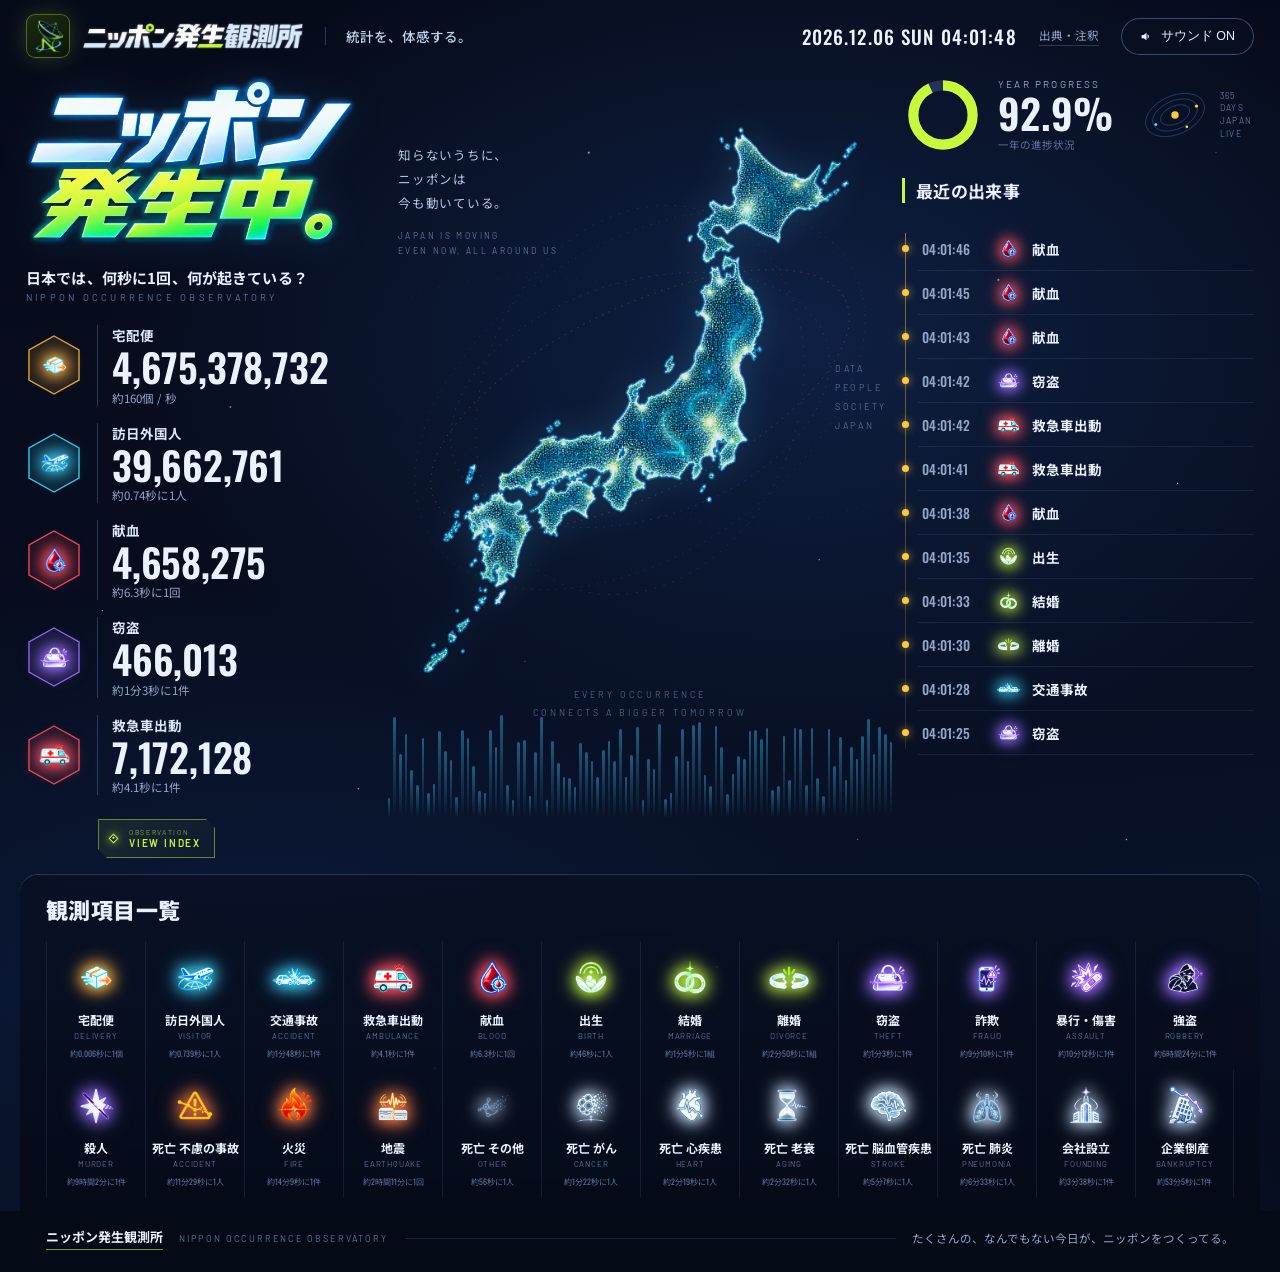
==== index.html @ 5a5eb948 "Initial Nippon Observatory site" ====
<!DOCTYPE html>
<html lang="ja">
<head>
<meta charset="utf-8">
<meta name="viewport" content="width=device-width, initial-scale=1">
<title>ニッポン発生観測所 | NIPPON OCCURRENCE OBSERVATORY</title>
<meta name="description" content="日本では、何秒に1回、何が起きている？年間統計を時間感覚に変換して体感する観測インフォグラフィック。">
<meta property="og:type" content="website">
<meta property="og:site_name" content="ニッポン発生観測所">
<meta property="og:title" content="ニッポン発生中。｜ニッポン発生観測所">
<meta property="og:description" content="知らないうちに、ニッポンは今も動いている。日本で起きている出来事を、年間統計から体感する。">
<meta property="og:url" content="https://nippon-observatory.denirokobo.com/">
<meta property="og:locale" content="ja_JP">
<meta property="og:image" content="https://nippon-observatory.denirokobo.com/assets/ogp/ogp-v1.png">
<meta property="og:image:width" content="1200">
<meta property="og:image:height" content="630">
<meta name="twitter:card" content="summary_large_image">
<meta name="twitter:title" content="ニッポン発生中。｜ニッポン発生観測所">
<meta name="twitter:description" content="知らないうちに、ニッポンは今も動いている。">
<meta name="twitter:image" content="https://nippon-observatory.denirokobo.com/assets/ogp/ogp-v1.png">
<link rel="canonical" href="https://nippon-observatory.denirokobo.com/">
<!-- Google tag (gtag.js) -->
<script async src="https://www.googletagmanager.com/gtag/js?id=G-NSXYVV1ZZY"></script>
<script>
  window.dataLayer = window.dataLayer || [];
  function gtag(){dataLayer.push(arguments);}
  gtag('js', new Date());
  gtag('config', 'G-NSXYVV1ZZY');
</script>
<link rel="preconnect" href="https://fonts.googleapis.com">
<link rel="preconnect" href="https://fonts.gstatic.com" crossorigin>
<link href="https://fonts.googleapis.com/css2?family=Noto+Sans+JP:wght@400;500;700;900&family=Oswald:wght@500;600;700&family=Barlow+Condensed:wght@400;500;600;700&family=Barlow:wght@400;500;600;700&display=swap" rel="stylesheet">
<link rel="stylesheet" href="style.css">
</head>
<body>
<div class="stage">
  <div class="stars"></div>
  <div class="stars2"></div>

  <!-- ===== header ===== -->
  <header class="topbar">
    <div class="brand">
      <div class="logo">
        <img class="logo-mark" src="assets/logo-observatory-icon-v1.png" alt="">
      </div>
      <img class="wordmark" src="assets/logo-wordmark-v1.png" alt="ニッポン発生観測所">
    </div>
    <div class="tagline">統計を、体感する。</div>
    <div class="spacer"></div>
    <div class="clock" id="clock">2026.09.17 THU 21:07:09</div>
    <button class="srclink" id="sourceBtn" type="button" aria-haspopup="dialog" aria-expanded="false">出典・注釈</button>
    <button class="sound" id="soundBtn" type="button">
      <svg width="13" height="13" viewBox="0 0 24 24" fill="currentColor" aria-hidden="true"><path d="M3 9v6h4l5 4V5L7 9H3zm13.5 3a4.5 4.5 0 0 0-2.5-4v8a4.5 4.5 0 0 0 2.5-4z"/></svg>
      <span id="soundLbl">サウンド ON</span>
    </button>
  </header>

  <!-- ===== main ===== -->
  <div class="main">

    <!-- left -->
    <section class="hero">
      <h2 class="hero-title-wrap"><img class="hero-title" src="assets/hero-title-v1.png" alt="ニッポン 発生中。"></h2>
      <p class="q">日本では、何秒に1回、何が起きている？</p>
      <div class="qen">NIPPON OCCURRENCE OBSERVATORY</div>

      <div class="stats" id="stats"></div>
      <button class="view-events" id="viewEventsBtn" type="button">
        <span class="view-signal" aria-hidden="true"></span>
        <span class="view-copy"><small>OBSERVATION</small><b>VIEW INDEX</b></span>
      </button>
    </section>

    <!-- center -->
    <section class="center">

      <div class="mapwrap">
        <img class="map-art" src="assets/map-art-v1.png" alt="" aria-hidden="true">
        <svg viewBox="0 0 640 700" role="img" aria-label="日本列島のドットマップと軌道">
          <defs>
            <pattern id="dots" width="6" height="6" patternUnits="userSpaceOnUse">
              <circle cx="2" cy="2" r="1.25" fill="#eaf4ff"/>
            </pattern>
            <filter id="soft"><feGaussianBlur stdDeviation="3.2"/></filter>
            <radialGradient id="glow"><stop offset="0%" stop-color="#9fd4ff" stop-opacity=".5"/><stop offset="100%" stop-color="#9fd4ff" stop-opacity="0"/></radialGradient>
            <clipPath id="jp">
              <!-- 北海道 -->
              <path d="M401 118 L414 74 L436 42 L470 33 L495 58 L486 88 L460 103 L471 126 L441 145 L416 138 Z"/>
              <!-- 本州 -->
              <path d="M386 176 C400 164 416 172 413 192 C410 214 392 232 379 252
                       C370 266 366 282 355 296 L369 306
                       C359 322 341 331 323 340 C305 349 287 362 271 378
                       C255 394 237 408 219 419 C205 428 194 442 185 458
                       L171 452 C178 434 189 418 202 405 C217 389 233 375 249 361
                       C266 345 282 329 298 311 C314 293 325 273 334 253
                       C343 233 352 210 363 190 Z"/>
              <!-- 四国 -->
              <path d="M222 438 L256 425 L278 436 L272 456 L238 460 Z"/>
              <!-- 九州 -->
              <path d="M152 442 L180 428 L198 446 L192 474 L176 502 L152 512 L138 490 L142 462 Z"/>
              <!-- 沖縄 -->
              <path d="M74 596 l14 -8 6 9 -12 9 Z"/>
              <path d="M52 618 l10 -6 5 7 -9 7 Z"/>
            </clipPath>
          </defs>

          <!-- 軌道リング -->
          <g fill="none" opacity=".5">
            <ellipse cx="320" cy="350" rx="290" ry="118" stroke="#ffb03a" stroke-width="1" stroke-dasharray="2 7" transform="rotate(-26 320 350)" opacity=".55"/>
            <ellipse cx="320" cy="350" rx="248" ry="150" stroke="#4aa8ff" stroke-width="1" stroke-dasharray="2 8" transform="rotate(-18 320 350)" opacity=".5"/>
            <ellipse cx="320" cy="350" rx="318" ry="196" stroke="#7fd4ff" stroke-width="1" stroke-dasharray="1.5 9" transform="rotate(-34 320 350)" opacity=".35"/>
            <ellipse cx="320" cy="350" rx="200" ry="254" stroke="#c8f83c" stroke-width="1" stroke-dasharray="2 10" transform="rotate(22 320 350)" opacity=".28"/>
            <ellipse cx="320" cy="350" rx="356" ry="140" stroke="#ff8ab5" stroke-width="1" stroke-dasharray="1.5 11" transform="rotate(12 320 350)" opacity=".22"/>
          </g>
          <!-- 列島グロー -->
          <g class="map-base" clip-path="url(#jp)">
            <rect x="0" y="0" width="640" height="700" fill="#7fd4ff" opacity=".22" filter="url(#soft)"/>
            <rect x="0" y="0" width="640" height="700" fill="url(#dots)"/>
          </g>

        </svg>
      </div>

      <div class="poem">
        知らないうちに、<br>ニッポンは<br>今も動いている。
        <div class="en">JAPAN IS MOVING<br>EVEN NOW, ALL AROUND US</div>
      </div>
      <div class="vlabel right">DATA<br>PEOPLE<br>SOCIETY<br>JAPAN</div>

      <div class="eqbars" id="eqbars"></div>
      <div class="tagbottom">EVERY OCCURRENCE<br>CONNECTS A BIGGER TOMORROW</div>
    </section>

    <!-- right -->
    <aside class="right">
      <div class="yearrow">
        <svg class="donut" viewBox="0 0 100 100" aria-hidden="true">
          <circle cx="50" cy="50" r="38" fill="none" stroke="#243456" stroke-width="13"/>
          <circle id="yearArc" cx="50" cy="50" r="38" fill="none" stroke="#c8f83c" stroke-width="13"
                  stroke-linecap="butt" transform="rotate(-90 50 50)" stroke-dasharray="170 239"/>
        </svg>
        <div class="meta">
          <div class="lbl">YEAR PROGRESS</div>
          <div class="pct" id="yearPct">71.2%</div>
          <div class="range">一年の進捗状況</div>
        </div>
        <div class="minisys">
          <svg viewBox="0 0 100 100" aria-hidden="true">
            <g fill="none" stroke="#3e6fa8" stroke-width=".8" opacity=".7">
              <ellipse cx="50" cy="50" rx="42" ry="26" transform="rotate(-24 50 50)"/>
              <ellipse cx="50" cy="50" rx="32" ry="19" transform="rotate(-24 50 50)"/>
              <ellipse cx="50" cy="50" rx="21" ry="12" transform="rotate(-24 50 50)"/>
            </g>
            <circle cx="50" cy="50" r="5" fill="#ffc83d"/>
            <circle cx="79" cy="38" r="2.3" fill="#ffc83d"/>
            <circle cx="24" cy="63" r="2" fill="#7fd4ff"/>
            <circle cx="66" cy="66" r="1.8" fill="#c8f83c"/>
          </svg>
          <div class="cap">365<br>DAYS<br>JAPAN<br>LIVE</div>
        </div>
      </div>

      <div class="feedhead">
        <h3>最近の出来事</h3>
      </div>
      <div class="feed" id="feed"></div>
    </aside>
  </div>

  <!-- ===== bottom ===== -->
  <section class="events">
    <div class="evhead">
    <h3>観測項目一覧</h3>
    </div>
    <div class="tiles" id="tiles"></div>
  </section>

  <!-- カウンター下の View から開く観測項目表 -->
  <div class="source-modal" id="sourceModal" aria-hidden="true">
    <button class="source-backdrop" id="sourceBackdrop" type="button" aria-label="出典・注釈を閉じる"></button>
    <section class="source-panel" role="dialog" aria-modal="true" aria-labelledby="sourceTitle">
      <div class="source-head">
        <div><p>SOURCE / NOTES</p><h2 id="sourceTitle">出典・注釈</h2></div>
        <button class="source-close" id="sourceClose" type="button" aria-label="出典・注釈を閉じる">×</button>
      </div>
      <div class="source-scroll">
        <p class="source-lead">各観測データは、原則として最新の年間確定値または年間公表値を採用し、その年間件数を1年の秒数で割って平均発生頻度を算出しています。表示中の「今年の累計」は、実際のリアルタイム件数ではなく、その平均頻度を今年1月1日から現在時刻まで積み上げた推計値です。</p>
        <section class="notes-block">
          <h3>採用値・出典</h3>
          <div class="source-table-wrap">
            <table class="source-table">
              <thead><tr><th>項目</th><th>採用値</th><th>年</th><th>出典</th><th>サイト上での扱い方</th></tr></thead>
              <tbody>
                <tr><td>宅配便</td><td>5,031,470,000個</td><td>2024年度</td><td><a href="https://www.mlit.go.jp/report/press/jidosha04_hh_000341.html?utm_source=chatgpt.com" target="_blank" rel="noreferrer">国土交通省「令和6年度 宅配便・メール便取扱実績」</a></td><td>国内宅配便の取扱個数。メール便は含めず、年度値を年間ペースとして使用。</td></tr>
                <tr><td>訪日外国人</td><td>42,683,600人</td><td>2025年</td><td><a href="https://www.jnto.go.jp/news/press/20260121_monthly.html?utm_source=chatgpt.com" target="_blank" rel="noreferrer">JNTO「訪日外客数」</a></td><td>ユニーク人数ではなく、訪日回数ベースとして扱う。</td></tr>
                <tr><td>救急車出動</td><td>7,718,380件</td><td>2024年</td><td><a href="https://www.fdma.go.jp/publication/hakusho/r7/chapter2/section5/69369.html?utm_source=chatgpt.com" target="_blank" rel="noreferrer">総務省消防庁「令和7年版 消防白書」</a></td><td>全国の救急自動車の出動件数。搬送人数ではない。</td></tr>
                <tr><td>献血</td><td>5,013,064回</td><td>2024年</td><td><a href="https://www.jrc.or.jp/donation/pdf/summary2024.pdf?utm_source=chatgpt.com" target="_blank" rel="noreferrer">日本赤十字社「血液事業の現状」</a></td><td>申込数ではなく、実際に献血できた件数。ユニーク個人ではなく献血実績として扱う。</td></tr>
                <tr><td>出生</td><td>686,173人</td><td>2024年・確定数</td><td><a href="https://www.mhlw.go.jp/toukei/saikin/hw/jinkou/kakutei24/dl/14_houdouR06.pdf?utm_source=chatgpt.com" target="_blank" rel="noreferrer">厚生労働省「人口動態統計（確定数）」</a></td><td>日本における日本人の出生数。</td></tr>
                <tr><td>結婚</td><td>485,092組</td><td>2024年・確定数</td><td><a href="https://www.mhlw.go.jp/toukei/saikin/hw/jinkou/kakutei24/dl/14_houdouR06.pdf?utm_source=chatgpt.com" target="_blank" rel="noreferrer">厚生労働省「人口動態統計（確定数）」</a></td><td>婚姻届等に基づく婚姻件数。</td></tr>
                <tr><td>離婚</td><td>185,904組</td><td>2024年・確定数</td><td><a href="https://www.mhlw.go.jp/toukei/saikin/hw/jinkou/kakutei24/dl/14_houdouR06.pdf?utm_source=chatgpt.com" target="_blank" rel="noreferrer">厚生労働省「人口動態統計（確定数）」</a></td><td>離婚件数。</td></tr>
                <tr><td>交通事故</td><td>290,895件</td><td>2024年</td><td><a href="https://www.npa.go.jp/higaisya/shien/pdf/keisatuniyoruhanzaihigaisyashien_R7.pdf?utm_source=chatgpt.com" target="_blank" rel="noreferrer">警察庁</a></td><td>人の死亡または負傷を伴う人身事故。物損事故は含めない。</td></tr>
                <tr><td>火災</td><td>37,141件</td><td>2024年</td><td><a href="https://www.fdma.go.jp/publication/hakusho/r7/chapter1/section1/para1/69222.html?utm_source=chatgpt.com" target="_blank" rel="noreferrer">総務省消防庁「令和7年版 消防白書」</a></td><td>火災報告に基づく、1〜12月の全国の出火件数。</td></tr>
                <tr><td>地震</td><td>4,001回</td><td>2024年</td><td>気象庁「震度データベース」および2024年の地震活動資料</td><td>全国で震度1以上を観測した地震。再解析後の値を使用。</td></tr>
                <tr><td>会社設立</td><td>144,757件</td><td>2024年</td><td><a href="https://www.moj.go.jp/content/001447340.pdf?utm_source=chatgpt.com" target="_blank" rel="noreferrer">法務省「登記統計」</a></td><td>会社の設立登記件数。組織変更・種類変更・合併・会社分割等を含む。</td></tr>
                <tr><td>企業倒産</td><td>9,901件</td><td>2024年</td><td><a href="https://www.tdb.co.jp/report/bankruptcy/aggregation/3krjfg3s0uf/?utm_source=chatgpt.com" target="_blank" rel="noreferrer">帝国データバンク</a></td><td>負債1,000万円以上で法的整理を申請した法人・個人経営。民間統計。</td></tr>
              </tbody>
            </table>
          </div>
        </section>
        <section class="notes-block">
          <h3>死亡（2024年）</h3>
          <p>出典：厚生労働省「人口動態統計（確定数）」。死亡総数を1種類のイベントとして表示せず、主要な死因ごとに分けています。「死亡（その他）」は、総死亡数からサイト内で個別表示している死因を差し引いて算出しています。</p>
          <div class="source-table-wrap">
            <table class="source-table source-table-compact">
              <thead><tr><th>項目</th><th>年間件数</th><th>サイト上での扱い方</th></tr></thead>
              <tbody>
                <tr><td>死亡（総数）</td><td>1,605,378人</td><td>2024年の総死亡数。死因別イベントの合計と一致させる基準値。</td></tr>
                <tr><td>死亡（がん）</td><td>384,111人</td><td>悪性新生物（がん）による死亡。</td></tr>
                <tr><td>死亡（心疾患）</td><td>226,388人</td><td>心疾患による死亡。</td></tr>
                <tr><td>死亡（老衰）</td><td>206,887人</td><td>老衰による死亡。</td></tr>
                <tr><td>死亡（脳血管疾患）</td><td>102,821人</td><td>脳血管疾患による死亡。</td></tr>
                <tr><td>死亡（肺炎）</td><td>80,176人</td><td>肺炎による死亡。</td></tr>
                <tr><td>死亡（不慮の事故）</td><td>45,743人</td><td>死因別イベントとして個別表示。</td></tr>
                <tr><td>死亡（その他）</td><td>559,252人</td><td>総死亡数から上記の個別表示分を差し引いた算出値。</td></tr>
              </tbody>
            </table>
          </div>
        </section>
        <section class="notes-block">
          <h3>犯罪認知件数（2024年）</h3>
          <p>犯罪については、警察庁の2024年刑法犯認知件数を使用しています。</p>
          <div class="source-table-wrap">
            <table class="source-table source-table-compact">
              <thead><tr><th>イベント</th><th>認知件数</th><th>捉え方</th></tr></thead>
              <tbody>
                <tr><td>窃盗</td><td>501,507件</td><td>警察が認知した窃盗事件。</td></tr>
                <tr><td>詐欺</td><td>57,324件</td><td>特殊詐欺だけではなく、刑法犯の詐欺全体。</td></tr>
                <tr><td>暴行</td><td>29,250件</td><td>暴行罪として認知された事件。</td></tr>
                <tr><td>傷害</td><td>22,292件</td><td>傷害罪として認知された事件。</td></tr>
                <tr><td>強盗</td><td>1,370件</td><td>強盗の認知件数。</td></tr>
                <tr><td>殺人</td><td>970件</td><td>殺人の認知件数。</td></tr>
              </tbody>
            </table>
          </div>
          <p>サイト上では、暴行29,250件と傷害22,292件を合算し、「暴行・傷害」51,542件として表示しています。</p>
        </section>
      </div>
    </section>
  </div>

  <div class="event-table-modal" id="eventTableModal" aria-hidden="true">
    <button class="event-table-backdrop" id="eventTableBackdrop" type="button" aria-label="観測項目表を閉じる"></button>
    <section class="event-table-panel" role="dialog" aria-modal="true" aria-labelledby="eventTableTitle">
      <div class="event-table-head">
        <div><p>OBSERVATION INDEX</p><h2 id="eventTableTitle">観測項目一覧</h2></div>
        <button class="event-table-close" id="eventTableClose" type="button" aria-label="観測項目表を閉じる">×</button>
      </div>
      <div class="event-table-scroll">
        <table>
          <thead><tr><th>OCCURRENCE</th><th>年間統計</th><th>平均発生間隔</th></tr></thead>
          <tbody id="eventTableBody"></tbody>
        </table>
      </div>
    </section>
  </div>

  <footer class="footer">
    <span class="fb">ニッポン発生観測所</span>
    <span class="fe">NIPPON OCCURRENCE OBSERVATORY</span>
    <span class="rule"></span>
    <span class="fr">たくさんの、なんでもない今日が、ニッポンをつくってる。</span>
  </footer>
</div>

<script src="script.js"></script>
</body>
</html>
---- style.css ----
:root{
  --bg:#050a17;
  --bg2:#0a1225;
  --panel:rgba(12,20,40,.55);
  --line:rgba(120,160,220,.18);
  --line2:rgba(120,160,220,.30);
  --txt:#eaf2ff;
  --txt-dim:#93a6c6;
  --txt-faint:#5e739a;
  --lime:#c8f83c;
  --cyan:#3fc8ff;
  --amber:#ffc83d;
  --red:#ff4d5a;
  --pink:#ff6fa5;
  --violet:#9b6cff;
  --orange:#ff8a3d;
  --font-jp:"Noto Sans JP",system-ui,-apple-system,"Hiragino Kaku Gothic ProN",Meiryo,sans-serif;
  --font-num:"Oswald","Barlow Condensed",var(--font-jp);
  --font-lat:"Barlow",var(--font-jp);
}
:root:not([data-theme="light"]){color-scheme:dark}
@media (prefers-color-scheme: dark){:root:not([data-theme="light"]){color-scheme:dark}}
*{box-sizing:border-box}
html,body{margin:0;padding:0}
body{
  background:var(--bg);
  color:var(--txt);
  font-family:var(--font-jp);
  -webkit-font-smoothing:antialiased;
  overflow-x:hidden;
}
img{max-width:100%}
.stage{
  position:relative;
  min-height:100vh;
  background:
    radial-gradient(1100px 700px at 62% 26%, rgba(30,70,140,.34), transparent 62%),
    radial-gradient(900px 620px at 20% 78%, rgba(18,44,96,.30), transparent 65%),
    radial-gradient(1400px 900px at 50% 118%, rgba(24,92,168,.36), transparent 60%),
    linear-gradient(175deg,#060b1a 0%,#070d1e 40%,#081228 72%,#060b19 100%);
  overflow:hidden;
}
/* ---------- starfield ---------- */
.stars,.stars2{position:absolute;inset:0;pointer-events:none}
.stars{
  background-image:
    radial-gradient(1.4px 1.4px at 12% 18%, #fff, transparent),
    radial-gradient(1.2px 1.2px at 28% 62%, #dce9ff, transparent),
    radial-gradient(1.6px 1.6px at 46% 12%, #fff, transparent),
    radial-gradient(1.1px 1.1px at 64% 44%, #cfe1ff, transparent),
    radial-gradient(1.5px 1.5px at 78% 22%, #fff, transparent),
    radial-gradient(1.2px 1.2px at 88% 66%, #d6e6ff, transparent),
    radial-gradient(1.3px 1.3px at 34% 84%, #fff, transparent),
    radial-gradient(1.1px 1.1px at 8% 48%, #c9dcff, transparent),
    radial-gradient(1.4px 1.4px at 56% 76%, #fff, transparent),
    radial-gradient(1.2px 1.2px at 71% 88%, #cfe1ff, transparent),
    radial-gradient(1.1px 1.1px at 92% 38%, #fff, transparent),
    radial-gradient(1.3px 1.3px at 18% 32%, #e6efff, transparent);
  opacity:.75;
}
.stars2{
  background-image:
    radial-gradient(1px 1px at 22% 8%, #9fc0ee, transparent),
    radial-gradient(1px 1px at 41% 52%, #8fb3e6, transparent),
    radial-gradient(1px 1px at 59% 28%, #a9c8f2, transparent),
    radial-gradient(1px 1px at 83% 54%, #8fb3e6, transparent),
    radial-gradient(1px 1px at 15% 72%, #9fc0ee, transparent),
    radial-gradient(1px 1px at 67% 66%, #a9c8f2, transparent),
    radial-gradient(1px 1px at 95% 12%, #8fb3e6, transparent);
  opacity:.5;
  animation:twinkle 5.5s ease-in-out infinite alternate;
}
@keyframes twinkle{from{opacity:.24}to{opacity:.62}}

/* ---------- header ---------- */
.topbar{
  position:relative;z-index:6;
  display:flex;align-items:center;gap:22px;
  padding:14px 26px 12px;
}
.brand{display:flex;align-items:center;gap:13px;flex:0 0 auto}
.logo{
  width:44px;height:44px;border-radius:9px;flex:0 0 auto;
  background:linear-gradient(150deg,#1b2b12,#0d1408);
  border:1px solid rgba(200,248,60,.35);
  display:grid;place-items:center;
  box-shadow:0 0 22px rgba(200,248,60,.18);
}
.logo-mark{display:block;width:39px;height:39px;object-fit:contain}
.wordmark{display:block;width:220px;height:auto;max-width:100%;}
.tagline{
  border-left:1px solid var(--line2);padding-left:20px;
  font-size:13.5px;line-height:1.4;color:#c3d4ee;font-weight:500;white-space:nowrap;
}
.topbar .spacer{flex:1}
.clock{font-family:var(--font-num);font-size:19px;letter-spacing:.06em;font-weight:500;color:#eef5ff;white-space:nowrap}
.srclink{font:inherit;font-size:11.5px;color:var(--txt-dim);border:0;border-bottom:1px solid var(--line2);padding:0 0 2px;background:transparent;cursor:pointer;text-decoration:none}
.sound{
  display:inline-flex;align-items:center;gap:8px;
  border:1px solid rgba(150,190,240,.35);border-radius:999px;
  padding:9px 18px;font-size:12.5px;color:#eaf2ff;background:rgba(10,18,36,.55);
  cursor:pointer;font-weight:500;
}
.sound:hover{border-color:rgba(200,248,60,.5)}
.sound:focus-visible,.srclink:focus-visible,.view-events:focus-visible,.tile:focus-visible{outline:2px solid var(--lime);outline-offset:3px}

/* ---------- main grid ---------- */
.main{
  position:relative;z-index:5;
  display:grid;
  grid-template-columns:352px minmax(0,1fr) 352px;
  gap:10px;
  padding:0 26px 10px;
  align-items:start;
}

/* left */
.hero-title-wrap{margin:6px 0 0;line-height:0}
.hero-title{display:block;width:min(100%,330px);height:auto;filter:drop-shadow(0 0 18px rgba(70,190,255,.12))}
.hero .q{margin:20px 0 3px;font-size:15px;font-weight:700;letter-spacing:.01em}
.hero .qen{font-family:var(--font-lat);font-size:9.5px;letter-spacing:.34em;color:var(--txt-faint)}

.stats{margin-top:22px;display:flex;flex-direction:column;gap:17px}
.stat{display:flex;align-items:center;gap:15px}
.hex{width:56px;height:62px;flex:0 0 auto;display:grid;place-items:center;position:relative}
.hex svg.shape{position:absolute;inset:0;width:100%;height:100%}
.hex .ic{position:relative;font-size:26px;line-height:1;filter:drop-shadow(0 0 8px currentColor)}
.event-icon{display:block;width:100%;height:100%;object-fit:contain;filter:drop-shadow(0 0 7px currentColor)}
.hex .event-icon{width:35px;height:35px}
.stat .body{border-left:1px solid var(--line2);padding-left:14px;min-width:0}
.stat .nm{font-size:13.5px;font-weight:700;color:#dce8fa}
.stat .val{font-family:var(--font-num);font-size:39px;font-weight:600;letter-spacing:-.005em;line-height:1.06;margin:1px 0 2px;font-variant-numeric:tabular-nums}
.stat .rate{font-size:11.5px;color:var(--txt-dim)}
.view-events{position:relative;display:inline-flex;align-items:center;gap:12px;margin:24px 0 0 72px;padding:9px 13px 9px 11px;border:1px solid rgba(200,248,60,.46);border-radius:0;background:linear-gradient(135deg,rgba(200,248,60,.09),rgba(200,248,60,.015));color:var(--lime);font:inherit;cursor:pointer;overflow:hidden;clip-path:polygon(0 0,calc(100% - 9px) 0,100% 9px,100% 100%,9px 100%,0 calc(100% - 9px));transition:color .2s,background .2s,box-shadow .2s}
.view-events::before{content:"";position:absolute;left:10px;right:20px;top:-1px;height:1px;background:linear-gradient(90deg,var(--lime),transparent);opacity:.7}
.view-events::after{content:"";position:absolute;top:-20%;bottom:-20%;left:-34px;width:18px;background:linear-gradient(90deg,transparent,rgba(255,255,220,.92),transparent);opacity:0;transform:skewX(-18deg);pointer-events:none}
.view-events:hover{color:#f1ffc1;background:linear-gradient(135deg,rgba(200,248,60,.18),rgba(200,248,60,.04));box-shadow:0 0 20px rgba(200,248,60,.22)}
.view-events:hover::after{animation:view-sparkle .7s ease-out}
.view-events:active{box-shadow:0 0 24px rgba(200,248,60,.3)}
@keyframes view-sparkle{0%{left:-34px;opacity:0}18%{opacity:1}100%{left:calc(100% + 34px);opacity:0}}
.view-signal{position:relative;width:7px;height:7px;border:1px solid var(--lime);box-shadow:0 0 8px rgba(200,248,60,.8);transform:rotate(45deg);flex:0 0 auto}
.view-signal::after{content:"";position:absolute;width:2px;height:2px;left:1px;top:1px;background:var(--lime)}
.view-copy{display:flex;flex-direction:column;align-items:flex-start;gap:2px}
.view-copy small{font-family:var(--font-lat);font-size:7px;line-height:1;letter-spacing:.24em;color:rgba(200,248,60,.62)}
.view-copy b{font-family:var(--font-lat);font-size:10px;line-height:1;letter-spacing:.18em;font-weight:600}

/* center */
.center{position:relative;min-height:660px}
.mapwrap{position:absolute;inset:0;display:grid;place-items:center}
.map-art{position:absolute;z-index:1;width:86%;height:94%;object-fit:contain;filter:drop-shadow(0 0 18px rgba(80,205,255,.2));opacity:.92}
.mapwrap svg{position:relative;z-index:2;width:100%;height:100%;overflow:visible}
.mapwrap svg .map-base{opacity:0}
.poem{position:absolute;left:2%;top:11%;font-size:12.5px;line-height:1.95;color:#b9cbe6;letter-spacing:.06em;z-index:3}
.poem .en{margin-top:12px;font-family:var(--font-lat);font-size:8.5px;letter-spacing:.28em;color:var(--txt-faint);line-height:1.8}
.vlabel{position:absolute;font-family:var(--font-lat);font-size:9px;letter-spacing:.3em;color:rgba(140,170,210,.55);line-height:2.1;z-index:3}
.vlabel.right{right:1%;top:44%}
.tagbottom{
  position:absolute;left:0;right:0;bottom:8px;text-align:center;
  font-family:var(--font-lat);font-size:9px;letter-spacing:.34em;color:rgba(150,180,220,.5);line-height:2
}

.eqbars{position:absolute;left:0;right:0;bottom:-88px;height:82px;display:flex;align-items:flex-end;justify-content:center;gap:3px;z-index:2;opacity:.48;pointer-events:none}
.eqbars i{width:3px;background:linear-gradient(to top,rgba(63,200,255,0),rgba(63,200,255,.85));border-radius:2px;animation:eq 1.8s ease-in-out infinite}
@keyframes eq{0%,100%{transform:scaleY(.35)}50%{transform:scaleY(1)}}

/* right column */
.right{display:flex;flex-direction:column;gap:14px}
.yearrow{display:flex;align-items:center;gap:16px;padding:6px 2px 2px}
.donut{width:78px;height:78px;flex:0 0 auto}
.yearrow .meta{flex:1;min-width:0}
.yearrow .lbl{font-family:var(--font-lat);font-size:10px;letter-spacing:.22em;color:var(--txt-dim)}
.yearrow .pct{font-family:var(--font-num);font-size:41px;font-weight:600;line-height:1;margin:2px 0 4px;font-variant-numeric:tabular-nums}
.yearrow .range{font-family:var(--font-lat);font-size:10.5px;color:var(--txt-faint);line-height:1.5}
.minisys{display:flex;align-items:center;gap:8px;flex:0 0 auto}
.minisys svg{width:74px;height:74px}
.minisys .cap{font-family:var(--font-lat);font-size:8.5px;letter-spacing:.14em;color:var(--txt-faint);line-height:1.5}

.feedhead{display:flex;align-items:baseline;gap:10px;border-left:3px solid var(--lime);padding-left:11px;margin-top:8px}
.feedhead h3{margin:0;font-size:17px;font-weight:700;letter-spacing:.02em}
.feedhead .more{margin-left:auto;font-size:11px;color:var(--txt-dim)}
.feed{position:relative;padding-left:16px;margin-top:10px}
.feed::before{content:"";position:absolute;left:3px;top:6px;bottom:6px;width:1px;background:linear-gradient(to bottom,rgba(255,200,61,.5),rgba(255,200,61,.12))}
.row{
  display:grid;grid-template-columns:62px 30px 1fr;align-items:center;gap:9px;
  padding:9px 4px;border-bottom:1px solid rgba(120,160,220,.12);position:relative;
}
.row::before{content:"";position:absolute;left:-16px;top:50%;width:7px;height:7px;margin-top:-3.5px;border-radius:50%;background:var(--amber);box-shadow:0 0 8px rgba(255,200,61,.8)}
.row .t{font-family:var(--font-num);font-size:13.5px;font-weight:500;letter-spacing:.02em;color:var(--txt-dim);font-variant-numeric:tabular-nums}
.row .ic{font-size:19px;text-align:center;filter:drop-shadow(0 0 7px currentColor)}
.row .event-icon{width:25px;height:25px;margin:0 auto}
.row .nm{font-size:13.5px;font-weight:700}
.row .pf{font-size:11.5px;color:var(--txt-dim);white-space:nowrap}
.row.new{animation:slidein .45s ease-out}
@keyframes slidein{from{opacity:0;transform:translateY(-10px)}to{opacity:1;transform:none}}

/* ---------- bottom ---------- */
.events{
  position:relative;z-index:5;margin:6px 20px 0;padding:18px 26px 14px;
  border-top:1px solid var(--line2);
  background:linear-gradient(to bottom, rgba(8,16,34,.75), rgba(5,10,23,.95));
  border-radius:18px 18px 0 0;
}
.evhead{display:flex;align-items:center;gap:16px;flex-wrap:wrap}
.evhead h3{margin:0;font-size:22px;font-weight:900;letter-spacing:.02em}
.tiles{display:grid;grid-template-columns:repeat(12,minmax(0,1fr));gap:0;margin-top:16px}
.tile{
  position:relative;border:0;background:transparent;color:inherit;font:inherit;cursor:pointer;
  border-left:1px solid rgba(120,160,220,.13);
  padding:14px 4px 10px;text-align:center;transition:background .18s;
}
.tile:last-child{border-right:1px solid rgba(120,160,220,.13)}
.tile:hover{background:rgba(120,170,255,.07)}
.tile .ic{font-size:29px;line-height:1;display:block;filter:drop-shadow(0 0 9px currentColor)}
.tile .event-icon{width:46px;height:46px;margin:0 auto}
.tile .jp{display:block;font-size:12px;font-weight:700;margin-top:10px}
.tile .en{display:block;font-family:var(--font-lat);font-size:8px;letter-spacing:.1em;color:var(--txt-faint);margin-top:3px;white-space:nowrap}
.tile .tile-rate{display:block;color:var(--txt-faint);font-family:var(--font-num);font-size:8px;line-height:1.35;margin-top:7px;white-space:normal}
.tile.is-occurring{background:linear-gradient(to bottom,color-mix(in srgb,var(--tile-color) 20%,transparent),color-mix(in srgb,var(--tile-color) 3%,transparent));box-shadow:inset 0 -2px 0 var(--tile-color)}
.tile-plus{position:absolute;top:7px;right:8px;color:var(--tile-color);font-family:var(--font-num);font-size:12px;font-weight:700;pointer-events:none;text-shadow:0 0 9px var(--tile-color);animation:tile-plus-float 1.8s ease-out forwards}
@keyframes tile-plus-float{0%{opacity:0;transform:translateY(8px)}18%{opacity:1}100%{opacity:0;transform:translateY(-23px)}}

.stat .val.is-counting{color:var(--stat-color);text-shadow:0 0 14px color-mix(in srgb,var(--stat-color) 55%,transparent);animation:counter-number-pop .9s cubic-bezier(.22,.8,.28,1)}
@keyframes counter-number-pop{0%{filter:blur(2px);transform:translateX(-8px) scale(.97);opacity:.45}55%{filter:blur(0);transform:translateX(1px) scale(1.025);opacity:1}100%{transform:translateX(0) scale(1);opacity:1}}

/* ---------- live occurrence effects ---------- */
.map-pops{position:absolute;inset:0;z-index:5;pointer-events:none;overflow:hidden}
.map-pop{
  --event-color:#fff;position:absolute;display:flex;align-items:center;gap:6px;
  padding:0;border:0;border-radius:0;background:transparent;box-shadow:none;
  color:#fff;white-space:nowrap;transform:translate(-50%,-50%);animation:pop-in var(--pop-duration,3.6s) ease-out forwards;
}
.map-pop .pop-hex{position:relative;width:42px;height:47px;display:grid;place-items:center;flex:0 0 auto;filter:drop-shadow(0 0 9px var(--event-color))}
.map-pop .pop-hex svg{position:absolute;inset:0;width:100%;height:100%}
.map-pop .pop-icon{position:relative;width:30px;height:30px;display:grid;place-items:center;font-size:14px;line-height:1}
.map-pop .pop-icon .event-icon{width:30px;height:30px}
.map-pop .pop-name{font-size:10px;font-weight:700;letter-spacing:.03em;text-shadow:0 1px 8px rgba(0,0,0,.8)}
.map-pop.rare{animation:pop-rare var(--pop-duration,5s) ease-out forwards}
.map-pop.rare .pop-hex{width:46px;height:51px}
@keyframes pop-in{0%{opacity:0;transform:translate(-50%,-50%)}16%{opacity:1}76%{opacity:1}100%{opacity:0;transform:translate(-50%,-92%)}}
@keyframes pop-rare{0%{opacity:0;transform:translate(-50%,-50%)}16%{opacity:1}78%{opacity:1}100%{opacity:0;transform:translate(-50%,-92%)}}
.effect-pulse .pop-icon .event-icon,.effect-fire .pop-icon .event-icon{animation:pop-pulse .8s ease-in-out infinite alternate}
.effect-bounce .pop-icon,.effect-rise .pop-icon{animation:pop-bounce 1.2s ease-in-out infinite}
.effect-split .pop-icon{animation:pop-split 1.1s ease-in-out infinite alternate}
.effect-shrink .pop-icon .event-icon{animation:pop-glow 1s ease-in-out infinite alternate}
@keyframes pop-pulse{from{filter:drop-shadow(0 0 5px var(--event-color))}to{filter:drop-shadow(0 0 18px var(--event-color))}}
@keyframes pop-bounce{0%,100%{transform:translateY(0)}50%{transform:translateY(-6px)}}
@keyframes pop-split{from{transform:translateX(-3px)}to{transform:translateX(3px)}}
@keyframes pop-glow{from{filter:drop-shadow(0 0 5px var(--event-color))}to{filter:drop-shadow(0 0 18px var(--event-color))}}
.map-pop.event-murder .pop-hex{animation:murder-mark 1s ease-in-out infinite alternate;filter:drop-shadow(0 0 10px #ff4d5a)}
.map-pop.event-murder .pop-hex::before{content:"";position:absolute;inset:-8px;border:1px solid #ff4d5a;border-radius:50%;opacity:.2;animation:murder-ring 1.1s ease-out infinite}
.map-pop.event-murder .pop-name{color:#ff7b83;text-shadow:0 0 10px rgba(255,77,90,.8)}
@keyframes murder-mark{from{transform:scale(.94) rotate(-2deg)}to{transform:scale(1.08) rotate(2deg)}}
@keyframes murder-ring{0%{transform:scale(.75);opacity:.7}100%{transform:scale(1.25);opacity:0}}
.quake-shake .stage{animation:screen-shake .12s linear 12}
@keyframes screen-shake{0%,100%{transform:translate(0)}25%{transform:translate(2px,-1px)}50%{transform:translate(-2px,1px)}75%{transform:translate(1px,2px)}}
.event-fire .stage{animation:fire-flash .55s ease-in-out 5}
@keyframes fire-flash{50%{filter:brightness(1.17) saturate(1.18)}}
.event-warning .stage{box-shadow:inset 0 0 0 2px rgba(255,80,80,.72)}
.event-collapse .stage{filter:saturate(.75)}

.footer{
  position:relative;z-index:5;display:flex;align-items:center;gap:16px;flex-wrap:wrap;
  padding:16px 46px 22px;background:#050a17;
}
.footer .fb{font-size:13px;font-weight:700;border-bottom:1px solid rgba(200,248,60,.6);padding-bottom:3px}
.footer .fe{font-family:var(--font-lat);font-size:9px;letter-spacing:.24em;color:var(--txt-faint)}
.footer .rule{flex:1;height:1px;background:var(--line);min-width:20px}
.footer .fr{font-size:11.5px;color:var(--txt-dim)}

/* ---------- event detail sheet ---------- */
.event-detail{display:none;position:fixed;inset:0;z-index:20;align-items:flex-end;justify-content:center;padding:16px}
.event-detail.is-open{display:flex}
.detail-backdrop{position:absolute;inset:0;border:0;background:rgba(1,5,14,.62);backdrop-filter:blur(3px);cursor:pointer}
.detail-panel{
  position:relative;display:grid;grid-template-columns:74px 1fr;gap:0 16px;width:min(680px,100%);
  padding:20px 24px 18px;border:1px solid rgba(160,200,245,.32);border-radius:18px;
  background:linear-gradient(145deg,rgba(12,26,53,.98),rgba(4,10,24,.98));box-shadow:0 18px 60px rgba(0,0,0,.48)
}
.detail-close{position:absolute;top:8px;right:12px;border:0;background:transparent;color:var(--txt-dim);font-size:25px;line-height:1;cursor:pointer}
.detail-visual{width:64px;height:64px;display:grid;place-items:center;border-radius:50%;background:color-mix(in srgb,var(--cyan) 18%,transparent);border:1px solid rgba(130,190,245,.36);margin-top:3px}
.detail-visual span{font-size:31px;line-height:1;filter:drop-shadow(0 0 10px currentColor)}
.detail-visual.is-playing{animation:detail-pulse 1.1s ease-out}
@keyframes detail-pulse{0%{transform:scale(.72);box-shadow:0 0 0 rgba(100,200,255,0)}35%{transform:scale(1.1);box-shadow:0 0 28px rgba(100,200,255,.45)}100%{transform:scale(1);box-shadow:0 0 0 rgba(100,200,255,0)}}
.detail-copy{padding-right:22px}
.detail-en{font-family:var(--font-lat);font-size:9px;letter-spacing:.22em;color:var(--txt-faint)}
.detail-copy h3{margin:3px 0 5px;font-size:20px}
.detail-copy p{margin:0;color:var(--txt-dim);font-size:11px;line-height:1.6}
.detail-metrics{grid-column:1 / -1;display:grid;grid-template-columns:repeat(3,1fr);gap:10px;margin-top:17px;padding-top:13px;border-top:1px solid rgba(120,160,220,.16)}
.detail-metrics div{display:flex;flex-direction:column;gap:4px;min-width:0}
.detail-metrics span{font-size:10px;color:var(--txt-faint)}
.detail-metrics strong{font-family:var(--font-num);font-size:18px;color:#eef5ff;white-space:nowrap;font-variant-numeric:tabular-nums}
.detail-play{grid-column:1 / -1;margin-top:15px;border:1px solid rgba(200,248,60,.55);border-radius:999px;padding:10px 16px;color:var(--lime);background:rgba(200,248,60,.08);font:inherit;font-size:12px;font-weight:700;cursor:pointer}
.detail-play:hover{background:rgba(200,248,60,.16)}

/* ---------- event table modal ---------- */
.event-table-modal{display:none;position:fixed;inset:0;z-index:30;align-items:center;justify-content:center;padding:24px}
.event-table-modal.is-open{display:flex}
.event-table-backdrop{position:absolute;inset:0;border:0;background:rgba(1,5,14,.72);backdrop-filter:blur(4px);cursor:pointer}
.event-table-panel{position:relative;width:min(780px,100%);max-height:min(760px,88vh);padding:24px;border:1px solid rgba(160,200,245,.32);border-radius:18px;background:linear-gradient(145deg,rgba(12,26,53,.99),rgba(4,10,24,.99));box-shadow:0 18px 70px rgba(0,0,0,.52)}
.event-table-head{display:flex;align-items:flex-start;justify-content:space-between;margin-bottom:16px}
.event-table-head p{margin:0 0 5px;font-family:var(--font-lat);font-size:9px;letter-spacing:.24em;color:var(--lime)}
.event-table-head h2{margin:0;font-size:25px}
.event-table-close{border:0;background:transparent;color:var(--txt-dim);font-size:28px;line-height:1;cursor:pointer}
.event-table-scroll{max-height:calc(min(760px,88vh) - 110px);overflow:auto;border-top:1px solid rgba(120,160,220,.18);border-bottom:1px solid rgba(120,160,220,.18)}
.event-table-scroll table{width:100%;border-collapse:collapse;min-width:0;table-layout:fixed}
.event-table-scroll th{position:sticky;top:0;padding:11px 14px;background:#0b1830;color:var(--txt-dim);font-family:var(--font-lat);font-size:9px;font-weight:500;letter-spacing:.16em;text-align:right;white-space:nowrap}
.event-table-scroll th:first-child{text-align:left}
.event-table-scroll th:first-child{width:34%}
.event-table-scroll th:nth-child(2){width:26%}
.event-table-scroll th:nth-child(3){width:40%;white-space:normal}
.event-table-scroll td{padding:12px 14px;border-top:1px solid rgba(120,160,220,.12);color:#eef5ff;font-family:var(--font-num);font-size:13px;text-align:right;white-space:nowrap;font-variant-numeric:tabular-nums}
.event-table-scroll td:first-child{display:flex;align-items:center;gap:10px;text-align:left;font-family:var(--font-main);white-space:normal}
.event-table-scroll td:nth-child(2),.event-table-scroll td:nth-child(3){font-size:13px;font-weight:400}
.event-table-scroll td:nth-child(3){white-space:normal;line-height:1.4}
.event-table-scroll .table-number{font-family:var(--font-num);font-size:15px;font-weight:600;color:#f4f8ff;letter-spacing:.01em}
.table-icon{width:28px;text-align:center;font-size:19px;filter:drop-shadow(0 0 7px currentColor)}
.table-icon .event-icon{width:28px;height:28px;margin:0 auto}
.event-table-scroll td:first-child b{display:block;font-size:12px}
.event-table-scroll td:first-child small{display:block;margin-top:2px;color:var(--txt-faint);font-family:var(--font-lat);font-size:8px;letter-spacing:.12em}

/* ---------- source / notes modal ---------- */
.source-modal{display:none;position:fixed;inset:0;z-index:32;align-items:center;justify-content:center;padding:24px}
.source-modal.is-open{display:flex}
.source-backdrop{position:absolute;inset:0;border:0;background:rgba(1,5,14,.76);backdrop-filter:blur(5px);cursor:pointer}
.source-panel{position:relative;width:min(1120px,100%);max-height:min(800px,90vh);padding:24px;border:1px solid rgba(160,200,245,.32);border-radius:18px;background:linear-gradient(145deg,rgba(12,26,53,.99),rgba(4,10,24,.99));box-shadow:0 18px 70px rgba(0,0,0,.52)}
.source-head{display:flex;align-items:flex-start;justify-content:space-between;margin-bottom:16px}
.source-head p{margin:0 0 5px;font-family:var(--font-lat);font-size:9px;letter-spacing:.24em;color:var(--lime)}
.source-head h2{margin:0;font-size:25px}
.source-close{border:0;background:transparent;color:var(--txt-dim);font-size:28px;line-height:1;cursor:pointer}
.source-scroll{max-height:calc(min(800px,90vh) - 95px);overflow:auto;border-top:1px solid rgba(120,160,220,.18);padding-top:4px}
.source-lead{font-size:14px;line-height:1.9;color:#c5d4ec;margin:18px 0 28px}
.source-scroll .notes-block{padding:20px 0 8px}
.source-table-wrap{overflow-x:auto;margin:16px 0 4px;border-top:1px solid rgba(120,160,220,.16);border-bottom:1px solid rgba(120,160,220,.16)}
.source-table{width:100%;min-width:1040px;border-collapse:collapse;font-size:11px;line-height:1.65}
.source-table th{padding:10px 10px;background:#0b1830;color:var(--txt-dim);font-family:var(--font-lat);font-size:9px;font-weight:500;letter-spacing:.12em;text-align:left;white-space:nowrap}
.source-table td{padding:10px;border-top:1px solid rgba(120,160,220,.12);color:#c5d4ec;vertical-align:top}
.source-table td:first-child{color:#eef5ff;font-weight:700;white-space:nowrap}
.source-table td:nth-child(2),.source-table td:nth-child(3){white-space:nowrap;font-family:var(--font-num);color:#eef5ff}
.source-table a{color:#9fd4ff;text-decoration:underline;text-decoration-color:rgba(159,212,255,.45);text-underline-offset:2px}
.source-table a:hover{color:#fff}
.source-table-compact{min-width:680px}

/* ---------- source / notes page ---------- */
.brand-link{color:inherit;text-decoration:none}
.notes-stage{min-height:100vh}
.notes-page{position:relative;z-index:5;max-width:800px;margin:50px auto 80px;padding:0 30px}
.notes-kicker{font-family:var(--font-lat);font-size:11px;letter-spacing:.28em;color:var(--lime);margin:0 0 12px}
.notes-page h2{font-size:clamp(34px,5vw,58px);margin:0;line-height:1.1}
.notes-lead{font-size:16px;line-height:2;color:#c5d4ec;margin:26px 0 44px}
.notes-block{border-top:1px solid var(--line2);padding:24px 0 8px}
.notes-block h3{font-size:18px;margin:0 0 12px;color:#eef5ff}
.notes-block p{font-size:13px;line-height:2;color:var(--txt-dim);margin:7px 0}
.notes-block code{font-family:var(--font-num);color:#eaf2ff;background:rgba(120,160,220,.12);padding:2px 5px;border-radius:3px}

@media (max-width:1180px){
  .main{grid-template-columns:1fr 1fr;}
  .center{grid-column:1 / -1;order:3;min-height:560px}
  .right{order:2}
  .tiles{grid-template-columns:repeat(8,minmax(0,1fr))}
}
@media (max-width:760px){
  .main{grid-template-columns:1fr;padding:0 16px 10px}
  .hero{order:1}.center{order:2;min-height:440px}.right{order:3}
  .eqbars{bottom:-42px;height:70px}
  .topbar{flex-wrap:wrap;gap:12px;padding:14px 16px}
  .wordmark{width:194px}
  .tagline{border-left:0;padding-left:0}
  .tiles{grid-template-columns:repeat(4,minmax(0,1fr))}
  .events{margin:6px 10px 0;padding:16px 12px}
  .footer{padding:16px 16px 22px}
  .stat .val{font-size:32px}
  .tile .tile-rate{font-size:7px}
  .view-events{margin-left:71px}
  .notes-page{margin:30px auto 50px;padding:0 20px}
  .event-table-modal{padding:0}
  .event-table-panel{width:100%;max-height:92vh;padding:20px 14px 14px;border-radius:20px 20px 0 0;align-self:flex-end}
  .event-table-head h2{font-size:22px}
  .event-table-scroll{max-height:calc(92vh - 105px)}
  .event-table-scroll table{min-width:0;table-layout:fixed}
  .event-table-scroll th,.event-table-scroll td{padding:11px 7px;font-size:11px}
  .event-table-scroll th:nth-child(1){width:42%}
  .event-table-scroll th:nth-child(2){width:24%}
  .event-table-scroll th:nth-child(3){width:34%;white-space:normal}
  .event-table-scroll td:nth-child(2),.event-table-scroll td:nth-child(3){white-space:normal;line-height:1.35}
  .source-modal{padding:0}
  .source-panel{width:100%;max-height:92vh;padding:20px 18px 16px;border-radius:20px 20px 0 0;align-self:flex-end}
  .source-head h2{font-size:22px}
  .source-scroll{max-height:calc(92vh - 95px)}
  .source-lead{font-size:13px;margin:16px 0 22px}
  .event-detail{padding:0}
  .detail-panel{grid-template-columns:58px 1fr;gap:0 12px;width:100%;padding:20px 18px 18px;border-radius:20px 20px 0 0}
  .detail-visual{width:52px;height:52px}
  .detail-visual span{font-size:25px}
  .detail-copy h3{font-size:18px}
  .detail-metrics strong{font-size:15px}
}
@media (prefers-reduced-motion:reduce){
  *{animation:none !important;transition:none !important}
}
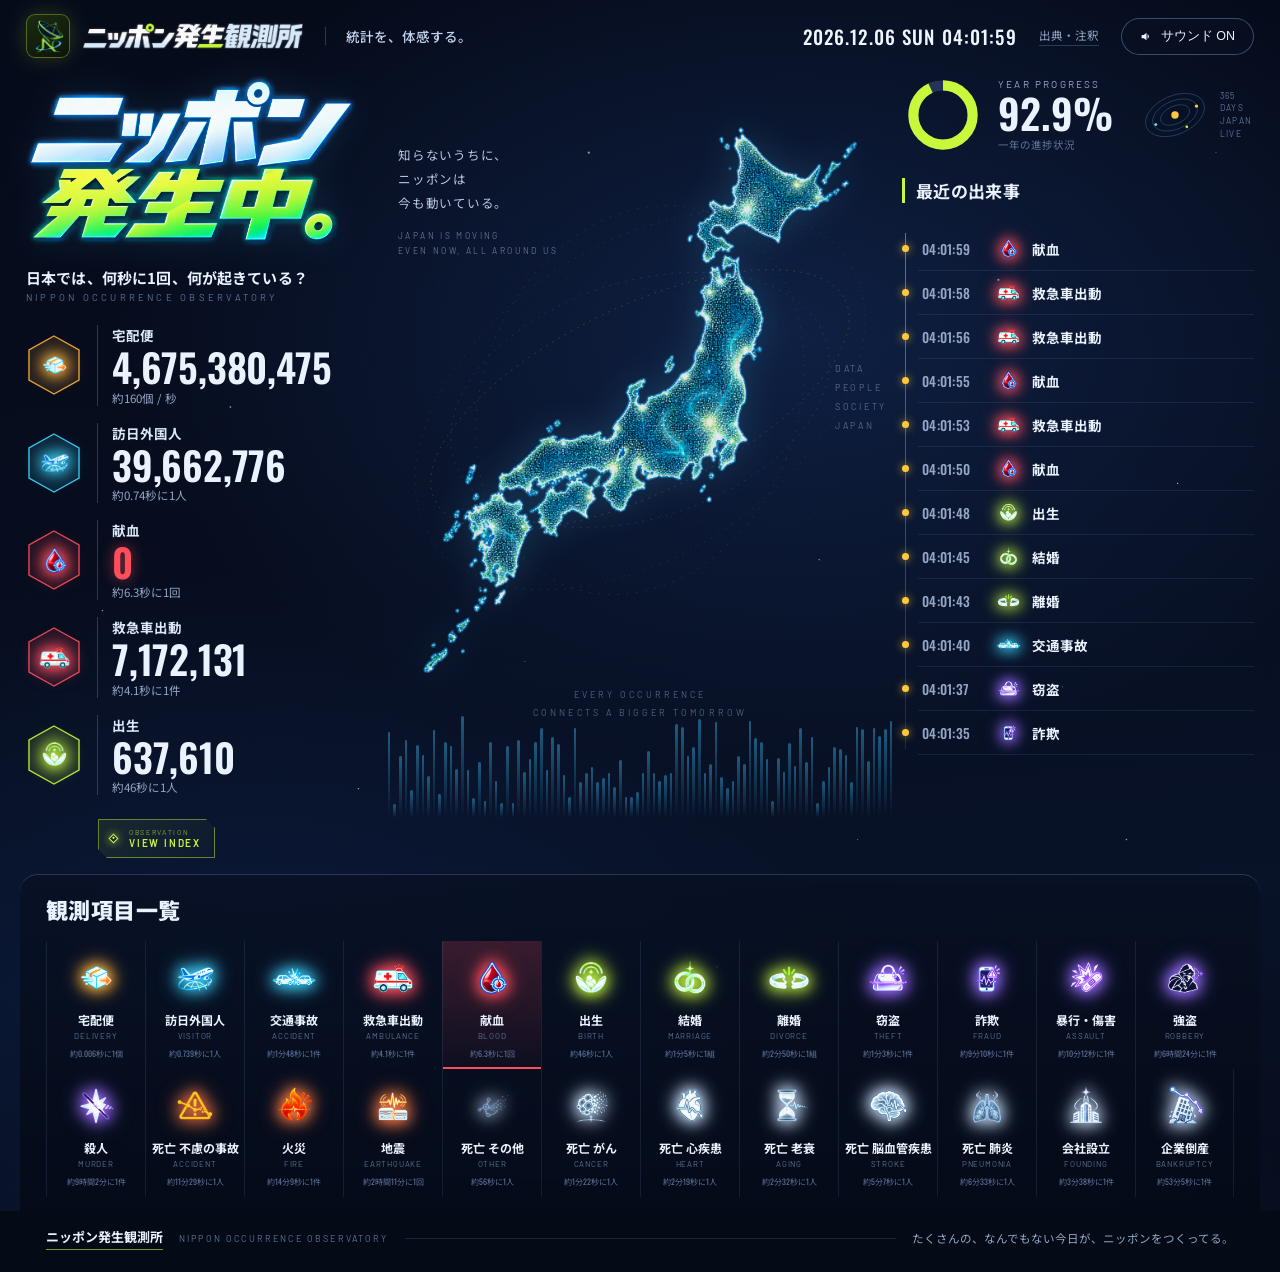
==== commit 59ddfc82: "Add favicon and metadata" ====
--- a/index.html
+++ b/index.html
@@ -5,6 +5,15 @@
 <meta name="viewport" content="width=device-width, initial-scale=1">
 <title>ニッポン発生観測所 | NIPPON OCCURRENCE OBSERVATORY</title>
 <meta name="description" content="日本では、何秒に1回、何が起きている？年間統計を時間感覚に変換して体感する観測インフォグラフィック。">
+<meta name="author" content="Deniro Kobo">
+<meta name="robots" content="index,follow">
+<meta name="theme-color" content="#071221">
+<meta name="color-scheme" content="dark">
+<link rel="icon" href="/favicon.ico" sizes="any">
+<link rel="icon" type="image/png" sizes="32x32" href="/assets/favicon-32.png">
+<link rel="icon" type="image/png" sizes="16x16" href="/assets/favicon-16.png">
+<link rel="apple-touch-icon" sizes="180x180" href="/assets/apple-touch-icon.png">
+<link rel="manifest" href="/site.webmanifest">
 <meta property="og:type" content="website">
 <meta property="og:site_name" content="ニッポン発生観測所">
 <meta property="og:title" content="ニッポン発生中。｜ニッポン発生観測所">
@@ -12,12 +21,14 @@
 <meta property="og:url" content="https://nippon-observatory.denirokobo.com/">
 <meta property="og:locale" content="ja_JP">
 <meta property="og:image" content="https://nippon-observatory.denirokobo.com/assets/ogp/ogp-v1.png">
+<meta property="og:image:alt" content="ニッポン発生観測所の観測インフォグラフィック">
 <meta property="og:image:width" content="1200">
 <meta property="og:image:height" content="630">
 <meta name="twitter:card" content="summary_large_image">
 <meta name="twitter:title" content="ニッポン発生中。｜ニッポン発生観測所">
 <meta name="twitter:description" content="知らないうちに、ニッポンは今も動いている。">
 <meta name="twitter:image" content="https://nippon-observatory.denirokobo.com/assets/ogp/ogp-v1.png">
+<meta name="twitter:image:alt" content="ニッポン発生観測所の観測インフォグラフィック">
 <link rel="canonical" href="https://nippon-observatory.denirokobo.com/">
 <!-- Google tag (gtag.js) -->
 <script async src="https://www.googletagmanager.com/gtag/js?id=G-NSXYVV1ZZY"></script>
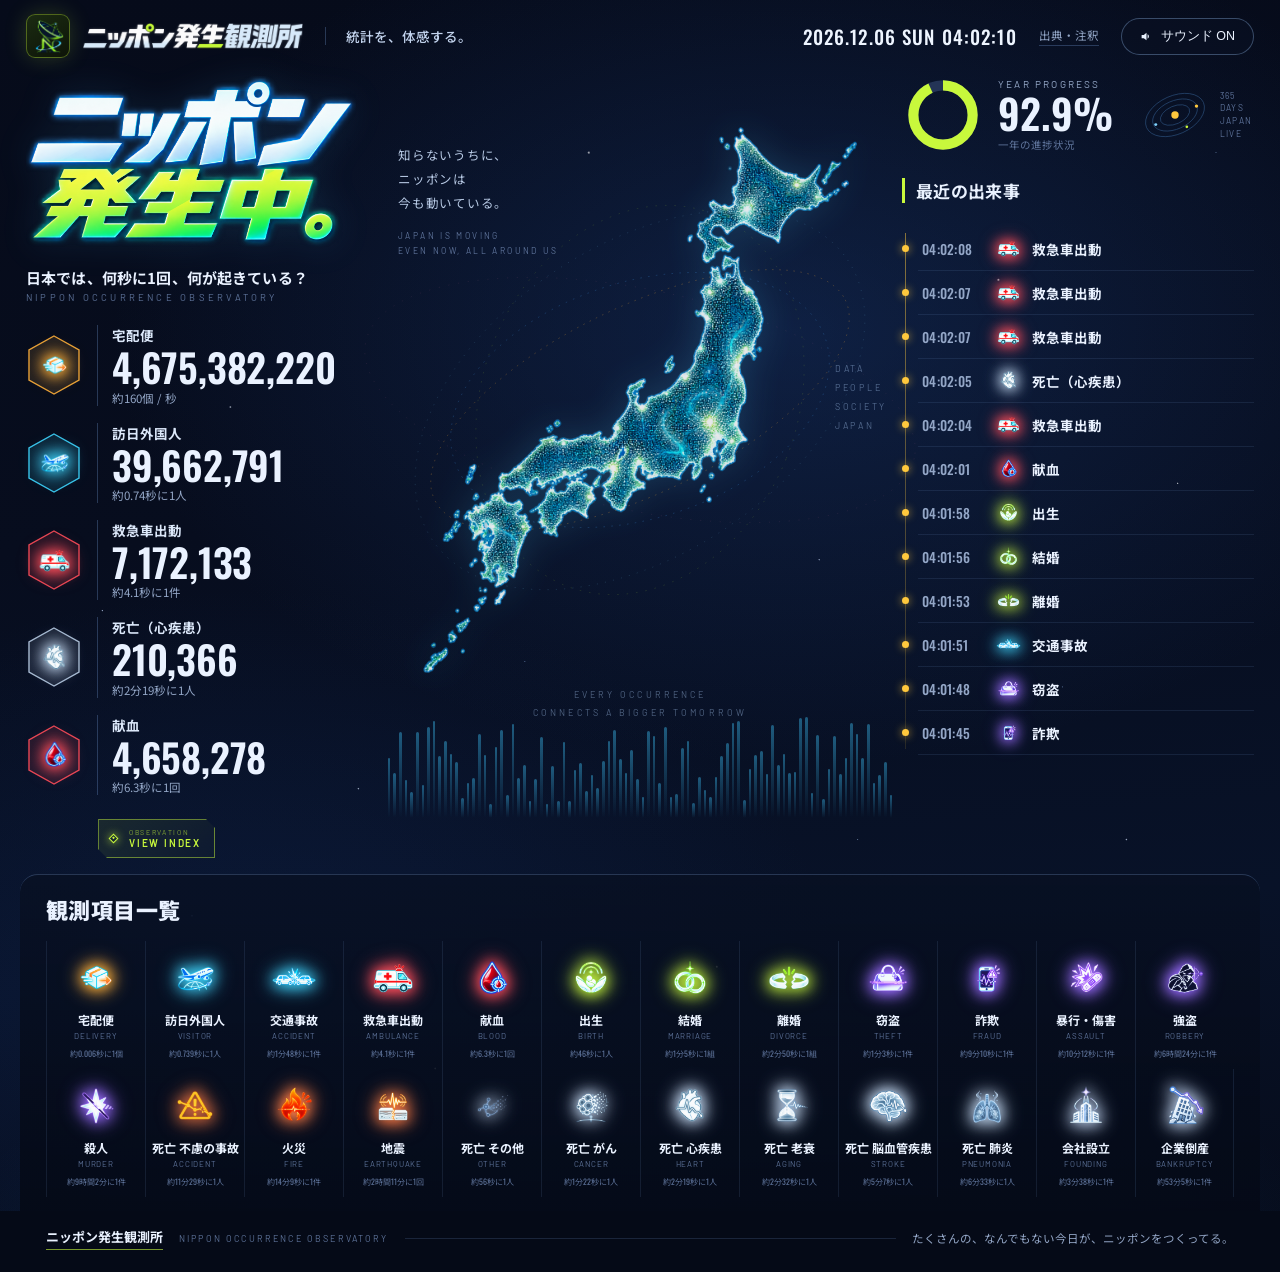
==== commit dc4cf2df: "Unlock audio on first user interaction" ====
--- a/index.html
+++ b/index.html
@@ -60,7 +60,7 @@
     <div class="spacer"></div>
     <div class="clock" id="clock">2026.09.17 THU 21:07:09</div>
     <button class="srclink" id="sourceBtn" type="button" aria-haspopup="dialog" aria-expanded="false">出典・注釈</button>
-    <button class="sound" id="soundBtn" type="button">
+    <button class="sound" id="soundBtn" type="button" aria-pressed="true" title="ブラウザの制限により、最初の操作後に音声が有効になります">
       <svg width="13" height="13" viewBox="0 0 24 24" fill="currentColor" aria-hidden="true"><path d="M3 9v6h4l5 4V5L7 9H3zm13.5 3a4.5 4.5 0 0 0-2.5-4v8a4.5 4.5 0 0 0 2.5-4z"/></svg>
       <span id="soundLbl">サウンド ON</span>
     </button>
